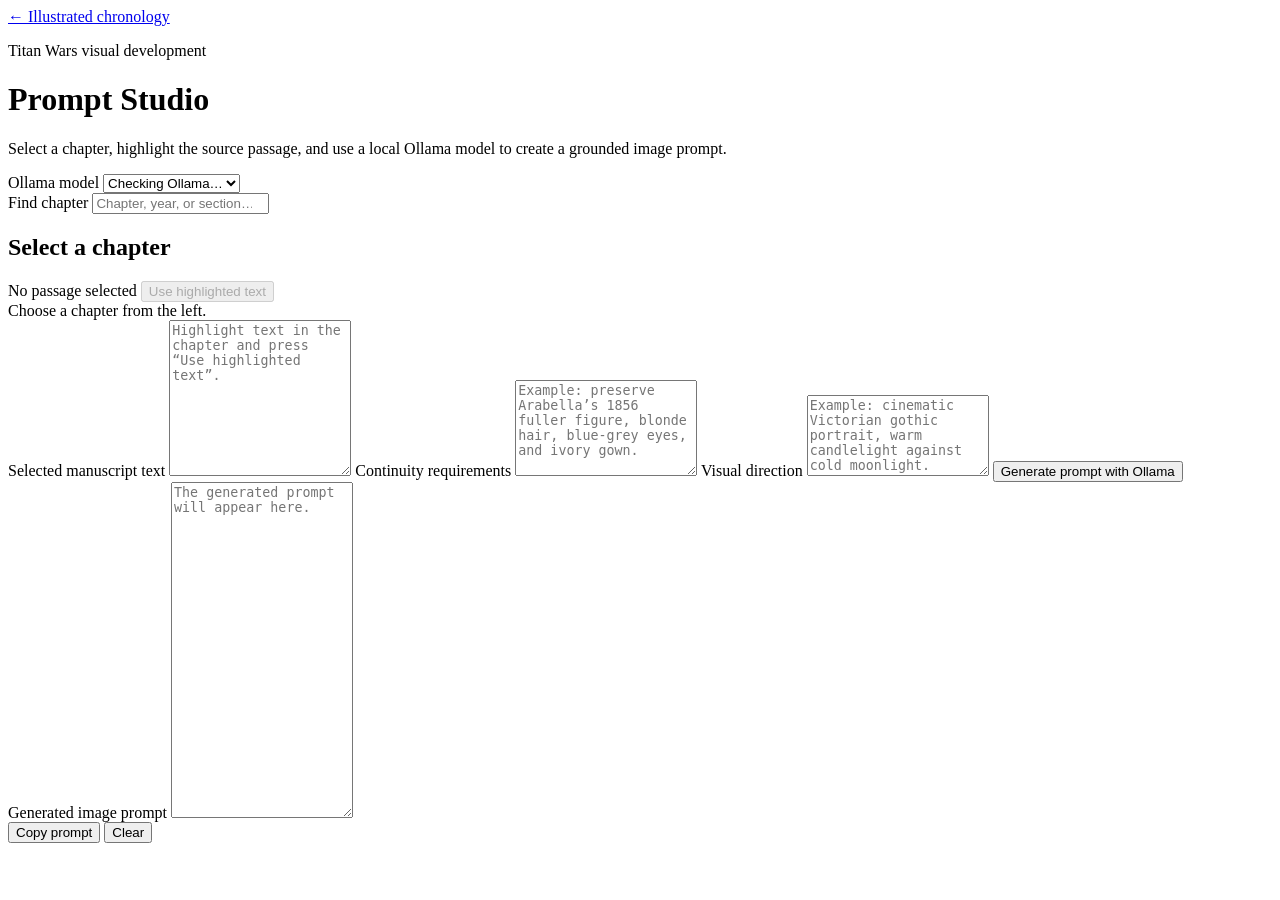
==== templates/prompt_studio.html @ f63bdb69 "Add Ollama-powered prompt studio Add a new Prompt Studio feature for generating image-generation pro" ====
<!doctype html>
<html lang="en">

<head>
    <meta charset="utf-8">
    <meta name="viewport" content="width=device-width, initial-scale=1">

    <title>Titan Wars — Prompt Studio</title>

    <link rel="stylesheet" href="/static/prompt_studio.css">
</head>

<body>
    <header class="studio-header">
        <div>
            <a href="/" class="back-link">← Illustrated chronology</a>
            <p class="eyebrow">Titan Wars visual development</p>
            <h1>Prompt Studio</h1>
            <p class="intro">
                Select a chapter, highlight the source passage, and use a local
                Ollama model to create a grounded image prompt.
            </p>
        </div>

        <div class="connection-panel">
            <span id="ollama-status" class="status-dot"></span>

            <label for="model-select">Ollama model</label>
            <select id="model-select">
                <option>Checking Ollama…</option>
            </select>
        </div>
    </header>

    <main class="studio-layout">
        <aside class="chapter-panel">
            <label for="chapter-search">Find chapter</label>

            <input id="chapter-search" type="search" placeholder="Chapter, year, or section…">

            <div id="chapter-list" class="chapter-list"></div>
        </aside>

        <section class="reader-panel">
            <header class="chapter-header">
                <p id="chapter-part"></p>
                <h2 id="chapter-title">Select a chapter</h2>
                <p id="chapter-meta"></p>
            </header>

            <div class="selection-bar">
                <span id="selection-state">No passage selected</span>

                <button id="capture-selection" type="button" disabled>
                    Use highlighted text
                </button>
            </div>

            <article id="chapter-text" class="chapter-text" tabindex="0">
                Choose a chapter from the left.
            </article>
        </section>

        <aside class="prompt-panel">
            <label for="selected-text">Selected manuscript text</label>

            <textarea id="selected-text" rows="10"
                placeholder="Highlight text in the chapter and press “Use highlighted text”."></textarea>

            <label for="continuity-notes">Continuity requirements</label>

            <textarea id="continuity-notes" rows="6"
                placeholder="Example: preserve Arabella’s 1856 fuller figure, blonde hair, blue-grey eyes, and ivory gown."></textarea>

            <label for="style-direction">Visual direction</label>

            <textarea id="style-direction" rows="5"
                placeholder="Example: cinematic Victorian gothic portrait, warm candlelight against cold moonlight."></textarea>

            <button id="generate-prompt" type="button">
                Generate prompt with Ollama
            </button>

            <div id="generation-status" aria-live="polite"></div>

            <label for="generated-prompt">Generated image prompt</label>

            <textarea id="generated-prompt" rows="22" placeholder="The generated prompt will appear here."></textarea>

            <div class="prompt-actions">
                <button id="copy-prompt" type="button">
                    Copy prompt
                </button>

                <button id="clear-prompt" type="button">
                    Clear
                </button>
            </div>

            <p id="generation-metrics"></p>
        </aside>
    </main>

    <script src="/static/prompt_studio.js"></script>
</body>

</html>
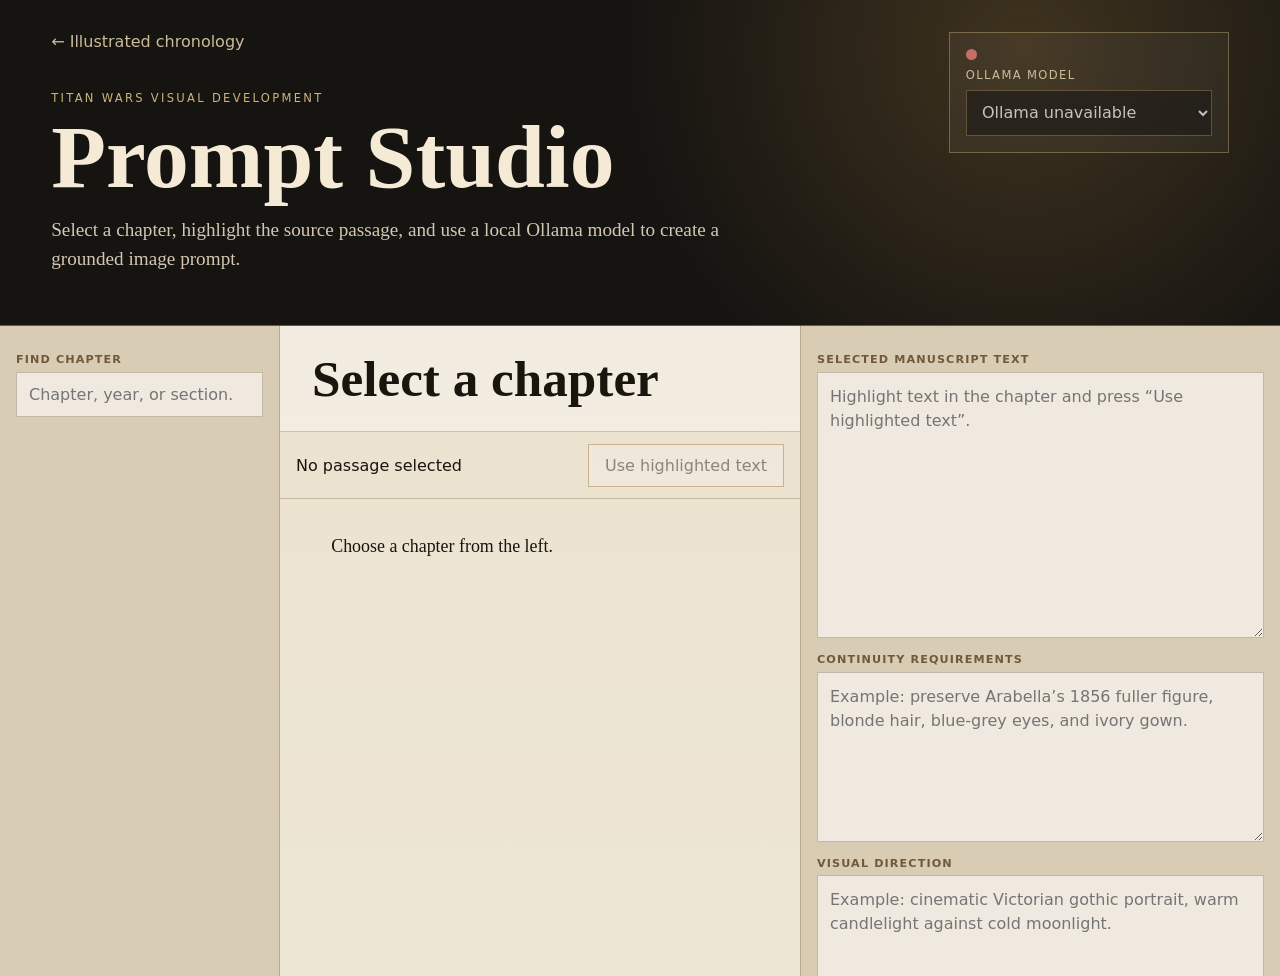
==== commit a3017f1d: "Finish Prompt Studio integration" ====
--- a/templates/prompt_studio.html
+++ b/templates/prompt_studio.html
@@ -77,11 +77,11 @@
             <textarea id="style-direction" rows="5"
                 placeholder="Example: cinematic Victorian gothic portrait, warm candlelight against cold moonlight."></textarea>
 
-            <button id="generate-prompt" type="button">
+            <button id="generate-prompt" class="primary-action" type="button">
                 Generate prompt with Ollama
             </button>
 
-            <div id="generation-status" aria-live="polite"></div>
+            <div id="generation-status" class="generation-status" aria-live="polite"></div>
 
             <label for="generated-prompt">Generated image prompt</label>
 
@@ -97,11 +97,11 @@
                 </button>
             </div>
 
-            <p id="generation-metrics"></p>
+            <p id="generation-metrics" class="generation-metrics"></p>
         </aside>
     </main>
 
     <script src="/static/prompt_studio.js"></script>
 </body>
 
-</html>+</html>
--- a/static/prompt_studio.css
+++ b/static/prompt_studio.css
@@ -0,0 +1,121 @@
+:root {
+  --ink: #19150f;
+  --paper: #eee6d5;
+  --paper-deep: #d9ccb4;
+  --gold: #a17a3d;
+  --gold-light: #ceb37d;
+  --wine: #4a1e26;
+  --night: #141311;
+  --line: rgba(80, 58, 28, .24);
+}
+* { box-sizing: border-box; }
+html, body { margin: 0; min-height: 100%; }
+body {
+  color: var(--ink);
+  background: linear-gradient(180deg, #e9dfcc, var(--paper));
+  font-family: Inter, system-ui, sans-serif;
+}
+button, input, textarea, select { font: inherit; }
+.studio-header {
+  min-height: 250px;
+  display: flex;
+  justify-content: space-between;
+  gap: 2rem;
+  padding: 2rem clamp(1rem, 4vw, 4rem);
+  color: #f5ead5;
+  background:
+    radial-gradient(circle at 80% 15%, rgba(161, 122, 61, .3), transparent 25rem),
+    #151411;
+  border-bottom: 1px solid #6f5731;
+}
+.back-link { color: #cdbb99; text-decoration: none; }
+.eyebrow { margin-top: 2.5rem; color: var(--gold-light); letter-spacing: .2em; text-transform: uppercase; font-size: .72rem; }
+h1, h2 { font-family: "Cormorant Garamond", Georgia, serif; }
+h1 { margin: .3rem 0 .7rem; font-size: clamp(3rem, 7vw, 6rem); line-height: .9; }
+.intro { max-width: 700px; color: #d3c7b3; font-family: Georgia, serif; font-size: 1.2rem; line-height: 1.5; }
+.connection-panel {
+  align-self: flex-start;
+  min-width: 280px;
+  display: grid;
+  gap: .5rem;
+  padding: 1rem;
+  border: 1px solid rgba(206, 179, 125, .4);
+  background: rgba(255,255,255,.04);
+}
+.connection-panel label { font-size: .72rem; text-transform: uppercase; letter-spacing: .12em; color: #cdbb99; }
+.connection-panel select { width: 100%; padding: .7rem; border: 1px solid #756143; background: #201d18; color: white; }
+.status-dot { width: .7rem; height: .7rem; border-radius: 50%; background: #8f7f67; }
+.status-dot[data-state="connected"] { background: #8bb774; box-shadow: 0 0 12px rgba(139,183,116,.6); }
+.status-dot[data-state="error"] { background: #c36f67; }
+.studio-layout {
+  height: calc(100vh - 250px);
+  min-height: 650px;
+  display: grid;
+  grid-template-columns: 280px minmax(0, 1fr) minmax(360px, 480px);
+}
+.chapter-panel, .prompt-panel { min-height: 0; overflow-y: auto; padding: 1rem; background: var(--paper-deep); }
+.chapter-panel { border-right: 1px solid var(--line); }
+.prompt-panel { border-left: 1px solid var(--line); }
+.chapter-panel > label, .prompt-panel > label {
+  display: block;
+  margin: .7rem 0 .35rem;
+  color: #6f593a;
+  font-size: .7rem;
+  font-weight: 700;
+  text-transform: uppercase;
+  letter-spacing: .1em;
+}
+.chapter-panel input, .prompt-panel textarea {
+  width: 100%;
+  padding: .75rem;
+  border: 1px solid rgba(80,58,28,.28);
+  background: rgba(255,255,255,.58);
+  color: var(--ink);
+}
+.prompt-panel textarea { resize: vertical; line-height: 1.5; }
+.chapter-list { display: grid; gap: .35rem; margin-top: 1rem; }
+.chapter-item {
+  width: 100%;
+  padding: .7rem;
+  border: 1px solid transparent;
+  background: transparent;
+  text-align: left;
+  cursor: pointer;
+}
+.chapter-item:hover, .chapter-item.active { border-color: var(--gold); background: rgba(255,255,255,.55); }
+.chapter-item strong, .chapter-item span { display: block; }
+.chapter-item strong { font-family: Georgia, serif; font-size: 1rem; }
+.chapter-item span { margin-top: .25rem; color: #7a6a55; font-size: .7rem; }
+.reader-panel { min-width: 0; min-height: 0; display: grid; grid-template-rows: auto auto minmax(0, 1fr); }
+.chapter-header { padding: 1.25rem 2rem; border-bottom: 1px solid var(--line); background: rgba(255,255,255,.35); }
+.chapter-header p { margin: 0; color: #806a49; }
+.chapter-header h2 { margin: .2rem 0; font-size: clamp(2rem, 4vw, 3.3rem); }
+.selection-bar { display: flex; justify-content: space-between; align-items: center; gap: 1rem; padding: .7rem 1rem; border-bottom: 1px solid var(--line); }
+.selection-bar button, .primary-action, .prompt-actions button {
+  border: 1px solid var(--gold);
+  padding: .7rem 1rem;
+  cursor: pointer;
+}
+.selection-bar button, .prompt-actions button { background: rgba(255,255,255,.45); color: var(--ink); }
+.primary-action { width: 100%; margin-top: 1rem; background: var(--wine); color: #fff3de; font-weight: 700; }
+button:disabled { opacity: .45; cursor: not-allowed; }
+.chapter-text { min-height: 0; overflow-y: auto; padding: 2rem clamp(1.2rem, 4vw, 4rem); font-family: Georgia, serif; font-size: 1.12rem; line-height: 1.75; user-select: text; }
+.chapter-text p { max-width: 820px; margin: 0 auto 1.2rem; }
+.chapter-text ::selection { color: white; background: var(--wine); }
+.prompt-actions { display: grid; grid-template-columns: 1fr 1fr; gap: .7rem; margin-top: .8rem; }
+.generation-status { min-height: 1.5rem; margin: .8rem 0; color: #6e5125; }
+.generation-metrics { color: #776750; font-size: .75rem; }
+.empty-state { color: #786a57; font-style: italic; }
+@media (max-width: 1100px) {
+  .studio-layout { grid-template-columns: 240px minmax(0, 1fr); height: auto; }
+  .prompt-panel { grid-column: 1 / -1; border-left: 0; border-top: 1px solid var(--line); }
+  .reader-panel { min-height: 70vh; }
+}
+@media (max-width: 720px) {
+  .studio-header { display: block; }
+  .connection-panel { margin-top: 1.5rem; min-width: 0; }
+  .studio-layout { display: block; }
+  .chapter-panel { max-height: 38vh; border-right: 0; border-bottom: 1px solid var(--line); }
+  .reader-panel { min-height: 70vh; }
+  .chapter-text { max-height: 55vh; }
+}
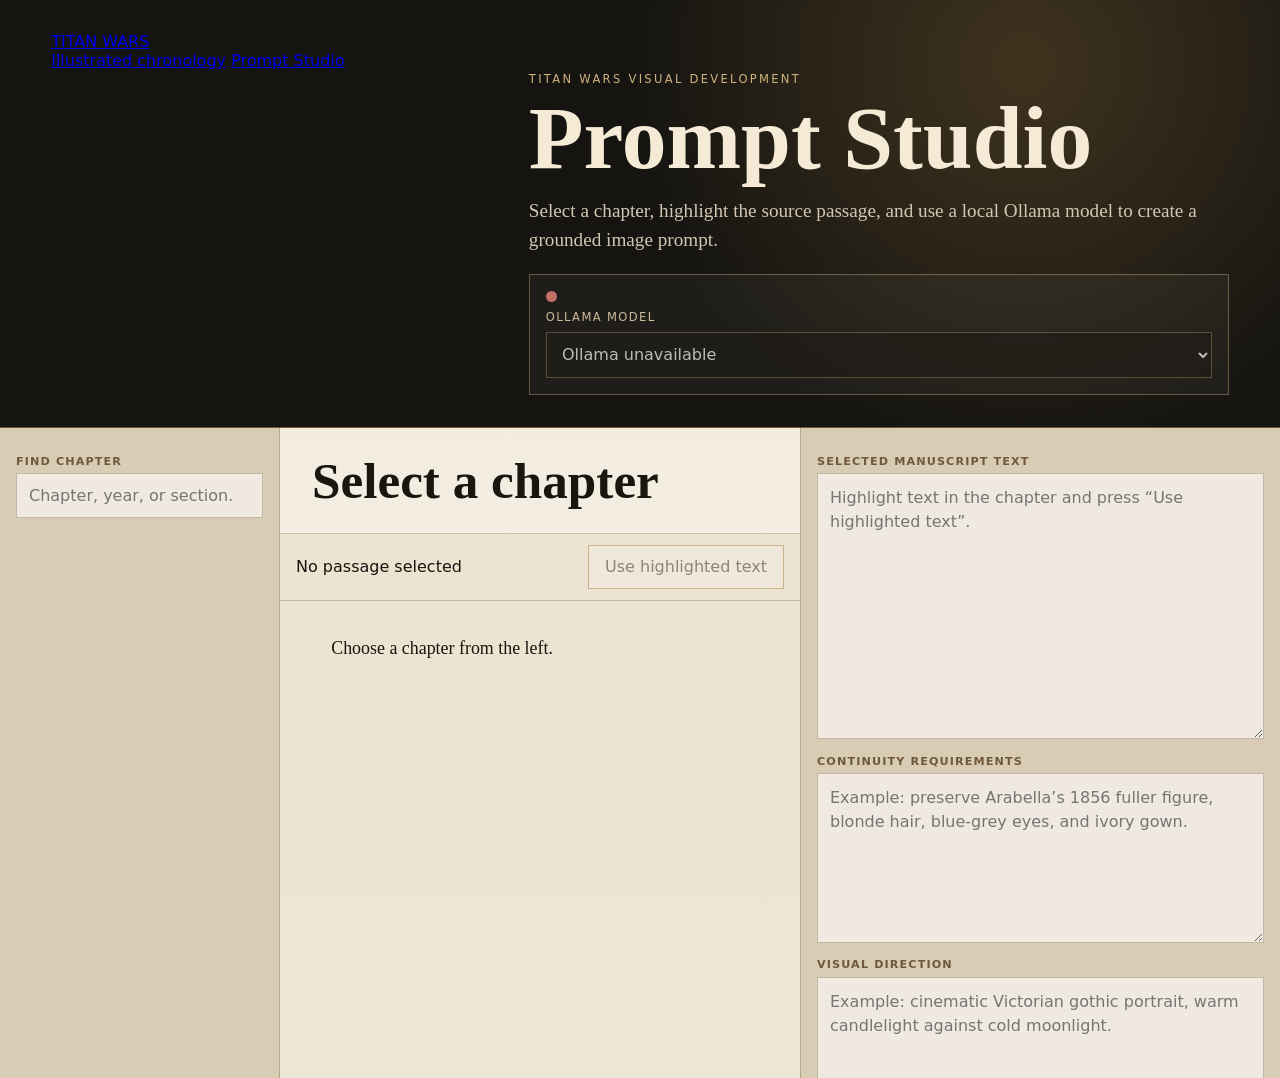
==== commit 5c15f0b4: "Add shared navigation header to Prompt Studio" ====
--- a/templates/prompt_studio.html
+++ b/templates/prompt_studio.html
@@ -4,40 +4,44 @@
 <head>
     <meta charset="utf-8">
     <meta name="viewport" content="width=device-width, initial-scale=1">
-
     <title>Titan Wars — Prompt Studio</title>
-
     <link rel="stylesheet" href="/static/prompt_studio.css">
 </head>
 
 <body>
     <header class="studio-header">
-        <div>
-            <a href="/" class="back-link">← Illustrated chronology</a>
-            <p class="eyebrow">Titan Wars visual development</p>
-            <h1>Prompt Studio</h1>
-            <p class="intro">
-                Select a chapter, highlight the source passage, and use a local
-                Ollama model to create a grounded image prompt.
-            </p>
-        </div>
+        <nav class="studio-nav" aria-label="Primary navigation">
+            <a class="brand" href="/">TITAN WARS</a>
+            <div class="studio-nav-links">
+                <a class="studio-nav-link" href="/">Illustrated chronology</a>
+                <a class="studio-nav-link active" href="/prompt-studio" aria-current="page">Prompt Studio</a>
+            </div>
+        </nav>
 
-        <div class="connection-panel">
-            <span id="ollama-status" class="status-dot"></span>
+        <div class="studio-hero">
+            <div>
+                <p class="eyebrow">Titan Wars visual development</p>
+                <h1>Prompt Studio</h1>
+                <p class="intro">
+                    Select a chapter, highlight the source passage, and use a local
+                    Ollama model to create a grounded image prompt.
+                </p>
+            </div>
 
-            <label for="model-select">Ollama model</label>
-            <select id="model-select">
-                <option>Checking Ollama…</option>
-            </select>
+            <div class="connection-panel">
+                <span id="ollama-status" class="status-dot"></span>
+                <label for="model-select">Ollama model</label>
+                <select id="model-select">
+                    <option>Checking Ollama…</option>
+                </select>
+            </div>
         </div>
     </header>
 
     <main class="studio-layout">
         <aside class="chapter-panel">
             <label for="chapter-search">Find chapter</label>
-
             <input id="chapter-search" type="search" placeholder="Chapter, year, or section…">
-
             <div id="chapter-list" class="chapter-list"></div>
         </aside>
 
@@ -50,7 +54,6 @@
 
             <div class="selection-bar">
                 <span id="selection-state">No passage selected</span>
-
                 <button id="capture-selection" type="button" disabled>
                     Use highlighted text
                 </button>
@@ -63,17 +66,14 @@
 
         <aside class="prompt-panel">
             <label for="selected-text">Selected manuscript text</label>
-
             <textarea id="selected-text" rows="10"
                 placeholder="Highlight text in the chapter and press “Use highlighted text”."></textarea>
 
             <label for="continuity-notes">Continuity requirements</label>
-
             <textarea id="continuity-notes" rows="6"
                 placeholder="Example: preserve Arabella’s 1856 fuller figure, blonde hair, blue-grey eyes, and ivory gown."></textarea>
 
             <label for="style-direction">Visual direction</label>
-
             <textarea id="style-direction" rows="5"
                 placeholder="Example: cinematic Victorian gothic portrait, warm candlelight against cold moonlight."></textarea>
 
@@ -84,17 +84,11 @@
             <div id="generation-status" class="generation-status" aria-live="polite"></div>
 
             <label for="generated-prompt">Generated image prompt</label>
-
             <textarea id="generated-prompt" rows="22" placeholder="The generated prompt will appear here."></textarea>
 
             <div class="prompt-actions">
-                <button id="copy-prompt" type="button">
-                    Copy prompt
-                </button>
-
-                <button id="clear-prompt" type="button">
-                    Clear
-                </button>
+                <button id="copy-prompt" type="button">Copy prompt</button>
+                <button id="clear-prompt" type="button">Clear</button>
             </div>
 
             <p id="generation-metrics" class="generation-metrics"></p>
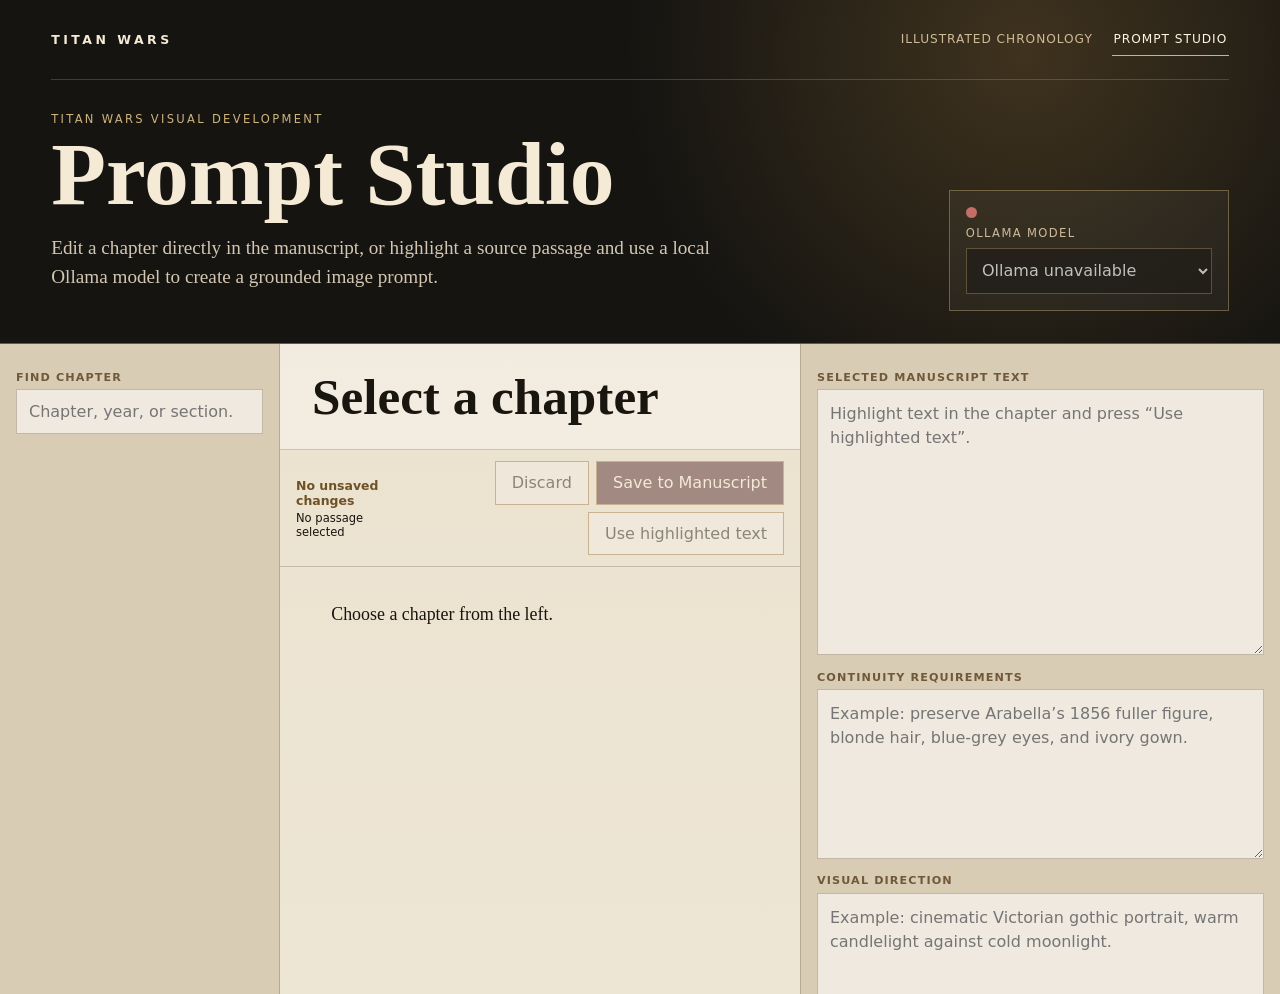
==== commit db55e0ec: "Add manuscript chapter editing to Prompt Studio" ====
--- a/templates/prompt_studio.html
+++ b/templates/prompt_studio.html
@@ -23,8 +23,8 @@
                 <p class="eyebrow">Titan Wars visual development</p>
                 <h1>Prompt Studio</h1>
                 <p class="intro">
-                    Select a chapter, highlight the source passage, and use a local
-                    Ollama model to create a grounded image prompt.
+                    Edit a chapter directly in the manuscript, or highlight a source
+                    passage and use a local Ollama model to create a grounded image prompt.
                 </p>
             </div>
 
@@ -53,13 +53,18 @@
             </header>
 
             <div class="selection-bar">
-                <span id="selection-state">No passage selected</span>
-                <button id="capture-selection" type="button" disabled>
-                    Use highlighted text
-                </button>
+                <div>
+                    <strong id="editor-state">No unsaved changes</strong>
+                    <span id="selection-state">No passage selected</span>
+                </div>
+                <div class="editor-actions">
+                    <button id="discard-chapter" type="button" disabled>Discard</button>
+                    <button id="save-chapter" class="save-action" type="button" disabled>Save to Manuscript</button>
+                    <button id="capture-selection" type="button" disabled>Use highlighted text</button>
+                </div>
             </div>
 
-            <article id="chapter-text" class="chapter-text" tabindex="0">
+            <article id="chapter-text" class="chapter-text" tabindex="0" aria-label="Chapter text editor">
                 Choose a chapter from the left.
             </article>
         </section>
--- a/static/prompt_studio.css
+++ b/static/prompt_studio.css
@@ -17,24 +17,60 @@
 }
 button, input, textarea, select { font: inherit; }
 .studio-header {
-  min-height: 250px;
-  display: flex;
-  justify-content: space-between;
-  gap: 2rem;
-  padding: 2rem clamp(1rem, 4vw, 4rem);
   color: #f5ead5;
   background:
     radial-gradient(circle at 80% 15%, rgba(161, 122, 61, .3), transparent 25rem),
     #151411;
   border-bottom: 1px solid #6f5731;
+  padding: 0 clamp(1rem, 4vw, 4rem) 2rem;
 }
-.back-link { color: #cdbb99; text-decoration: none; }
-.eyebrow { margin-top: 2.5rem; color: var(--gold-light); letter-spacing: .2em; text-transform: uppercase; font-size: .72rem; }
+.studio-nav {
+  min-height: 5rem;
+  display: flex;
+  align-items: center;
+  justify-content: space-between;
+  gap: 2rem;
+  border-bottom: 1px solid rgba(206, 179, 125, .25);
+}
+.brand {
+  color: #f5ead5;
+  text-decoration: none;
+  letter-spacing: .28em;
+  font-size: .78rem;
+  font-weight: 600;
+  white-space: nowrap;
+}
+.studio-nav-links { display: flex; align-items: center; gap: 1.1rem; }
+.studio-nav-link {
+  color: #cdbb99;
+  text-decoration: none;
+  padding: .55rem .1rem;
+  border-bottom: 1px solid transparent;
+  font-size: .76rem;
+  letter-spacing: .08em;
+  text-transform: uppercase;
+}
+.studio-nav-link:hover,
+.studio-nav-link:focus-visible,
+.studio-nav-link.active {
+  color: #fff4df;
+  border-bottom-color: var(--gold-light);
+  outline: none;
+}
+.studio-hero {
+  min-height: 190px;
+  display: flex;
+  justify-content: space-between;
+  align-items: flex-end;
+  gap: 2rem;
+  padding-top: 2rem;
+}
+.eyebrow { margin: 0 0 .5rem; color: var(--gold-light); letter-spacing: .2em; text-transform: uppercase; font-size: .72rem; }
 h1, h2 { font-family: "Cormorant Garamond", Georgia, serif; }
 h1 { margin: .3rem 0 .7rem; font-size: clamp(3rem, 7vw, 6rem); line-height: .9; }
 .intro { max-width: 700px; color: #d3c7b3; font-family: Georgia, serif; font-size: 1.2rem; line-height: 1.5; }
 .connection-panel {
-  align-self: flex-start;
+  align-self: flex-end;
   min-width: 280px;
   display: grid;
   gap: .5rem;
@@ -48,7 +84,7 @@
 .status-dot[data-state="connected"] { background: #8bb774; box-shadow: 0 0 12px rgba(139,183,116,.6); }
 .status-dot[data-state="error"] { background: #c36f67; }
 .studio-layout {
-  height: calc(100vh - 250px);
+  height: calc(100vh - 275px);
   min-height: 650px;
   display: grid;
   grid-template-columns: 280px minmax(0, 1fr) minmax(360px, 480px);
@@ -91,16 +127,23 @@
 .chapter-header p { margin: 0; color: #806a49; }
 .chapter-header h2 { margin: .2rem 0; font-size: clamp(2rem, 4vw, 3.3rem); }
 .selection-bar { display: flex; justify-content: space-between; align-items: center; gap: 1rem; padding: .7rem 1rem; border-bottom: 1px solid var(--line); }
+.selection-bar > div:first-child { display: grid; gap: .2rem; }
+.selection-bar strong { color: #6e5125; font-size: .78rem; }
+.selection-bar span { font-size: .72rem; }
+.editor-actions { display: flex; flex-wrap: wrap; justify-content: flex-end; gap: .45rem; }
 .selection-bar button, .primary-action, .prompt-actions button {
   border: 1px solid var(--gold);
   padding: .7rem 1rem;
   cursor: pointer;
 }
 .selection-bar button, .prompt-actions button { background: rgba(255,255,255,.45); color: var(--ink); }
+.selection-bar .save-action { color: #fff3de; background: var(--wine); }
 .primary-action { width: 100%; margin-top: 1rem; background: var(--wine); color: #fff3de; font-weight: 700; }
 button:disabled { opacity: .45; cursor: not-allowed; }
 .chapter-text { min-height: 0; overflow-y: auto; padding: 2rem clamp(1.2rem, 4vw, 4rem); font-family: Georgia, serif; font-size: 1.12rem; line-height: 1.75; user-select: text; }
-.chapter-text p { max-width: 820px; margin: 0 auto 1.2rem; }
+.chapter-text p { max-width: 820px; margin: 0 auto 1.2rem; padding: .2rem .45rem; border: 1px solid transparent; border-radius: 2px; }
+.chapter-text p:hover { border-color: rgba(161,122,61,.3); }
+.chapter-text p:focus { border-color: var(--gold); background: rgba(255,255,255,.45); outline: 2px solid rgba(161,122,61,.15); }
 .chapter-text ::selection { color: white; background: var(--wine); }
 .prompt-actions { display: grid; grid-template-columns: 1fr 1fr; gap: .7rem; margin-top: .8rem; }
 .generation-status { min-height: 1.5rem; margin: .8rem 0; color: #6e5125; }
@@ -112,10 +155,13 @@
   .reader-panel { min-height: 70vh; }
 }
 @media (max-width: 720px) {
-  .studio-header { display: block; }
+  .studio-nav { align-items: flex-start; padding: 1.1rem 0; }
+  .studio-nav-links { align-items: flex-end; flex-direction: column; gap: .35rem; }
+  .studio-nav-link { font-size: .65rem; }
+  .studio-hero { display: block; }
   .connection-panel { margin-top: 1.5rem; min-width: 0; }
   .studio-layout { display: block; }
   .chapter-panel { max-height: 38vh; border-right: 0; border-bottom: 1px solid var(--line); }
   .reader-panel { min-height: 70vh; }
   .chapter-text { max-height: 55vh; }
-}+}
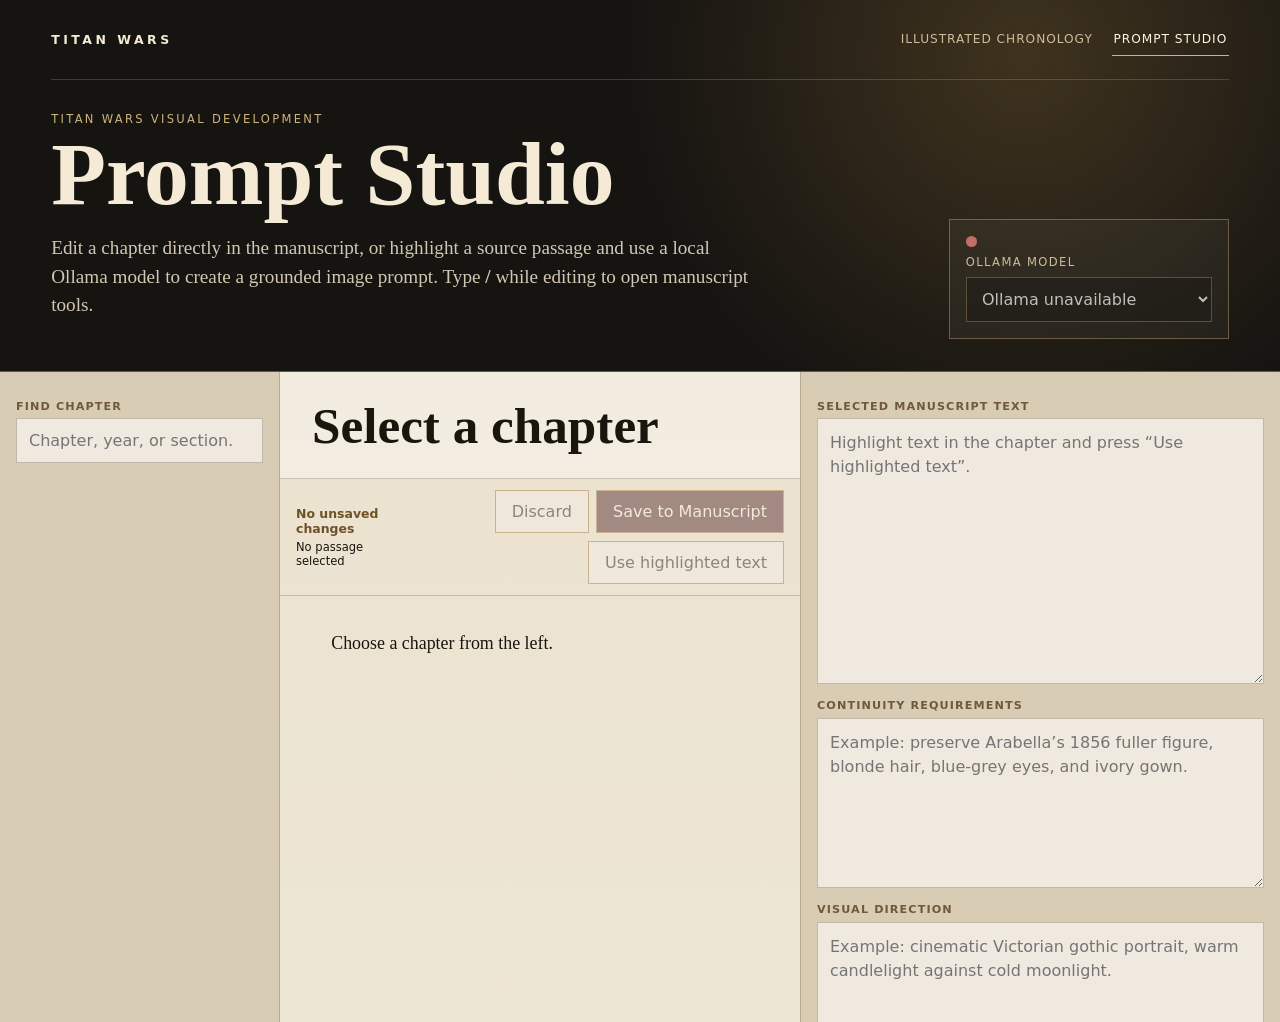
==== commit 4ec395d2: "Load slash command local chat" ====
--- a/templates/prompt_studio.html
+++ b/templates/prompt_studio.html
@@ -6,6 +6,7 @@
     <meta name="viewport" content="width=device-width, initial-scale=1">
     <title>Titan Wars — Prompt Studio</title>
     <link rel="stylesheet" href="/static/prompt_studio.css">
+    <link rel="stylesheet" href="/static/slash_chat.css">
 </head>
 
 <body>
@@ -25,6 +26,7 @@
                 <p class="intro">
                     Edit a chapter directly in the manuscript, or highlight a source
                     passage and use a local Ollama model to create a grounded image prompt.
+                    Type <strong>/</strong> while editing to open manuscript tools.
                 </p>
             </div>
 
@@ -101,6 +103,7 @@
     </main>
 
     <script src="/static/prompt_studio.js"></script>
+    <script src="/static/slash_chat.js"></script>
 </body>
 
 </html>
--- a/static/slash_chat.css
+++ b/static/slash_chat.css
@@ -0,0 +1,193 @@
+.slash-command-menu {
+  position: fixed;
+  z-index: 1200;
+  width: min(360px, calc(100vw - 2rem));
+  padding: .55rem;
+  border: 1px solid rgba(206, 179, 125, .62);
+  border-radius: 14px;
+  background: rgba(24, 21, 17, .98);
+  color: #f8edd9;
+  box-shadow: 0 24px 70px rgba(20, 14, 7, .38);
+  backdrop-filter: blur(18px);
+}
+.slash-command-menu[hidden] { display: none; }
+.slash-command-kicker {
+  margin: .25rem .45rem .45rem;
+  color: #bda77d;
+  font-size: .68rem;
+  font-weight: 700;
+  letter-spacing: .14em;
+  text-transform: uppercase;
+}
+.slash-command-item {
+  width: 100%;
+  display: grid;
+  grid-template-columns: 2.2rem 1fr auto;
+  align-items: center;
+  gap: .65rem;
+  padding: .8rem;
+  border: 1px solid transparent;
+  border-radius: 10px;
+  background: transparent;
+  color: inherit;
+  text-align: left;
+  cursor: pointer;
+}
+.slash-command-item:hover,
+.slash-command-item:focus-visible {
+  border-color: rgba(206, 179, 125, .45);
+  background: rgba(255, 244, 223, .08);
+  outline: none;
+}
+.slash-command-icon {
+  display: grid;
+  width: 2.2rem;
+  height: 2.2rem;
+  place-items: center;
+  border: 1px solid rgba(206, 179, 125, .4);
+  border-radius: 9px;
+  color: #e1c895;
+  font-family: Georgia, serif;
+  font-size: 1.1rem;
+}
+.slash-command-copy strong,
+.slash-command-copy span { display: block; }
+.slash-command-copy strong { font-size: .9rem; }
+.slash-command-copy span { margin-top: .16rem; color: #bba98c; font-size: .73rem; }
+.slash-command-key { color: #9f8d70; font-size: .67rem; }
+
+.llama-chat-shell {
+  position: fixed;
+  inset: 0;
+  z-index: 1300;
+  display: grid;
+  place-items: center;
+  padding: 1rem;
+  background: rgba(14, 12, 10, .32);
+  backdrop-filter: blur(5px);
+}
+.llama-chat-shell[hidden] { display: none; }
+.llama-chat {
+  width: min(720px, 96vw);
+  height: min(690px, 88vh);
+  display: grid;
+  grid-template-rows: auto minmax(0, 1fr) auto;
+  overflow: hidden;
+  border: 1px solid rgba(206, 179, 125, .72);
+  border-radius: 20px;
+  background:
+    radial-gradient(circle at 85% 0%, rgba(161, 122, 61, .2), transparent 18rem),
+    #181612;
+  color: #f8edd9;
+  box-shadow: 0 35px 100px rgba(18, 12, 6, .55);
+}
+.llama-chat-header {
+  display: flex;
+  align-items: center;
+  justify-content: space-between;
+  gap: 1rem;
+  padding: 1rem 1.15rem;
+  border-bottom: 1px solid rgba(206, 179, 125, .22);
+}
+.llama-chat-heading { min-width: 0; }
+.llama-chat-heading strong,
+.llama-chat-heading span { display: block; }
+.llama-chat-heading strong { font-family: Georgia, serif; font-size: 1.15rem; }
+.llama-chat-heading span {
+  max-width: 520px;
+  margin-top: .18rem;
+  overflow: hidden;
+  color: #bdaa89;
+  font-size: .72rem;
+  text-overflow: ellipsis;
+  white-space: nowrap;
+}
+.llama-chat-close,
+.llama-chat-reset {
+  border: 1px solid rgba(206, 179, 125, .34);
+  border-radius: 9px;
+  background: rgba(255,255,255,.04);
+  color: #f4e8d2;
+  cursor: pointer;
+}
+.llama-chat-close { width: 2.4rem; height: 2.4rem; font-size: 1.15rem; }
+.llama-chat-reset { padding: .5rem .72rem; font-size: .72rem; }
+.llama-chat-header-actions { display: flex; gap: .45rem; }
+.llama-chat-messages {
+  min-height: 0;
+  overflow-y: auto;
+  padding: 1.2rem;
+  scroll-behavior: smooth;
+}
+.llama-chat-message {
+  max-width: 88%;
+  margin-bottom: 1rem;
+  padding: .85rem 1rem;
+  border-radius: 14px;
+  white-space: pre-wrap;
+  line-height: 1.55;
+}
+.llama-chat-message.user {
+  margin-left: auto;
+  border: 1px solid rgba(206, 179, 125, .28);
+  background: #4a1e26;
+  color: #fff2de;
+}
+.llama-chat-message.assistant {
+  margin-right: auto;
+  border: 1px solid rgba(206, 179, 125, .2);
+  background: rgba(255,255,255,.055);
+  color: #eee1ca;
+}
+.llama-chat-message.status {
+  max-width: none;
+  padding: .35rem 0;
+  color: #ae9b7d;
+  background: transparent;
+  font-size: .75rem;
+}
+.llama-chat-composer {
+  padding: .9rem 1rem 1rem;
+  border-top: 1px solid rgba(206, 179, 125, .22);
+  background: rgba(0,0,0,.08);
+}
+.llama-chat-context {
+  margin: 0 0 .55rem;
+  color: #a99575;
+  font-size: .68rem;
+}
+.llama-chat-input-row {
+  display: grid;
+  grid-template-columns: minmax(0, 1fr) auto;
+  gap: .6rem;
+}
+.llama-chat-input {
+  width: 100%;
+  min-height: 3.1rem;
+  max-height: 9rem;
+  resize: vertical;
+  padding: .78rem .9rem;
+  border: 1px solid rgba(206, 179, 125, .38);
+  border-radius: 12px;
+  background: rgba(255,255,255,.055);
+  color: #fff2de;
+  line-height: 1.45;
+}
+.llama-chat-input:focus { border-color: #ceb37d; outline: 2px solid rgba(206,179,125,.12); }
+.llama-chat-send {
+  align-self: end;
+  min-width: 5.5rem;
+  padding: .82rem 1rem;
+  border: 1px solid #b99353;
+  border-radius: 12px;
+  background: #a17a3d;
+  color: #17130d;
+  font-weight: 800;
+  cursor: pointer;
+}
+.llama-chat-send:disabled { opacity: .45; cursor: not-allowed; }
+@media (max-width: 620px) {
+  .llama-chat-shell { padding: 0; }
+  .llama-chat { width: 100vw; height: 100vh; border: 0; border-radius: 0; }
+  .llama-chat-message { max-width: 94%; }
+}
